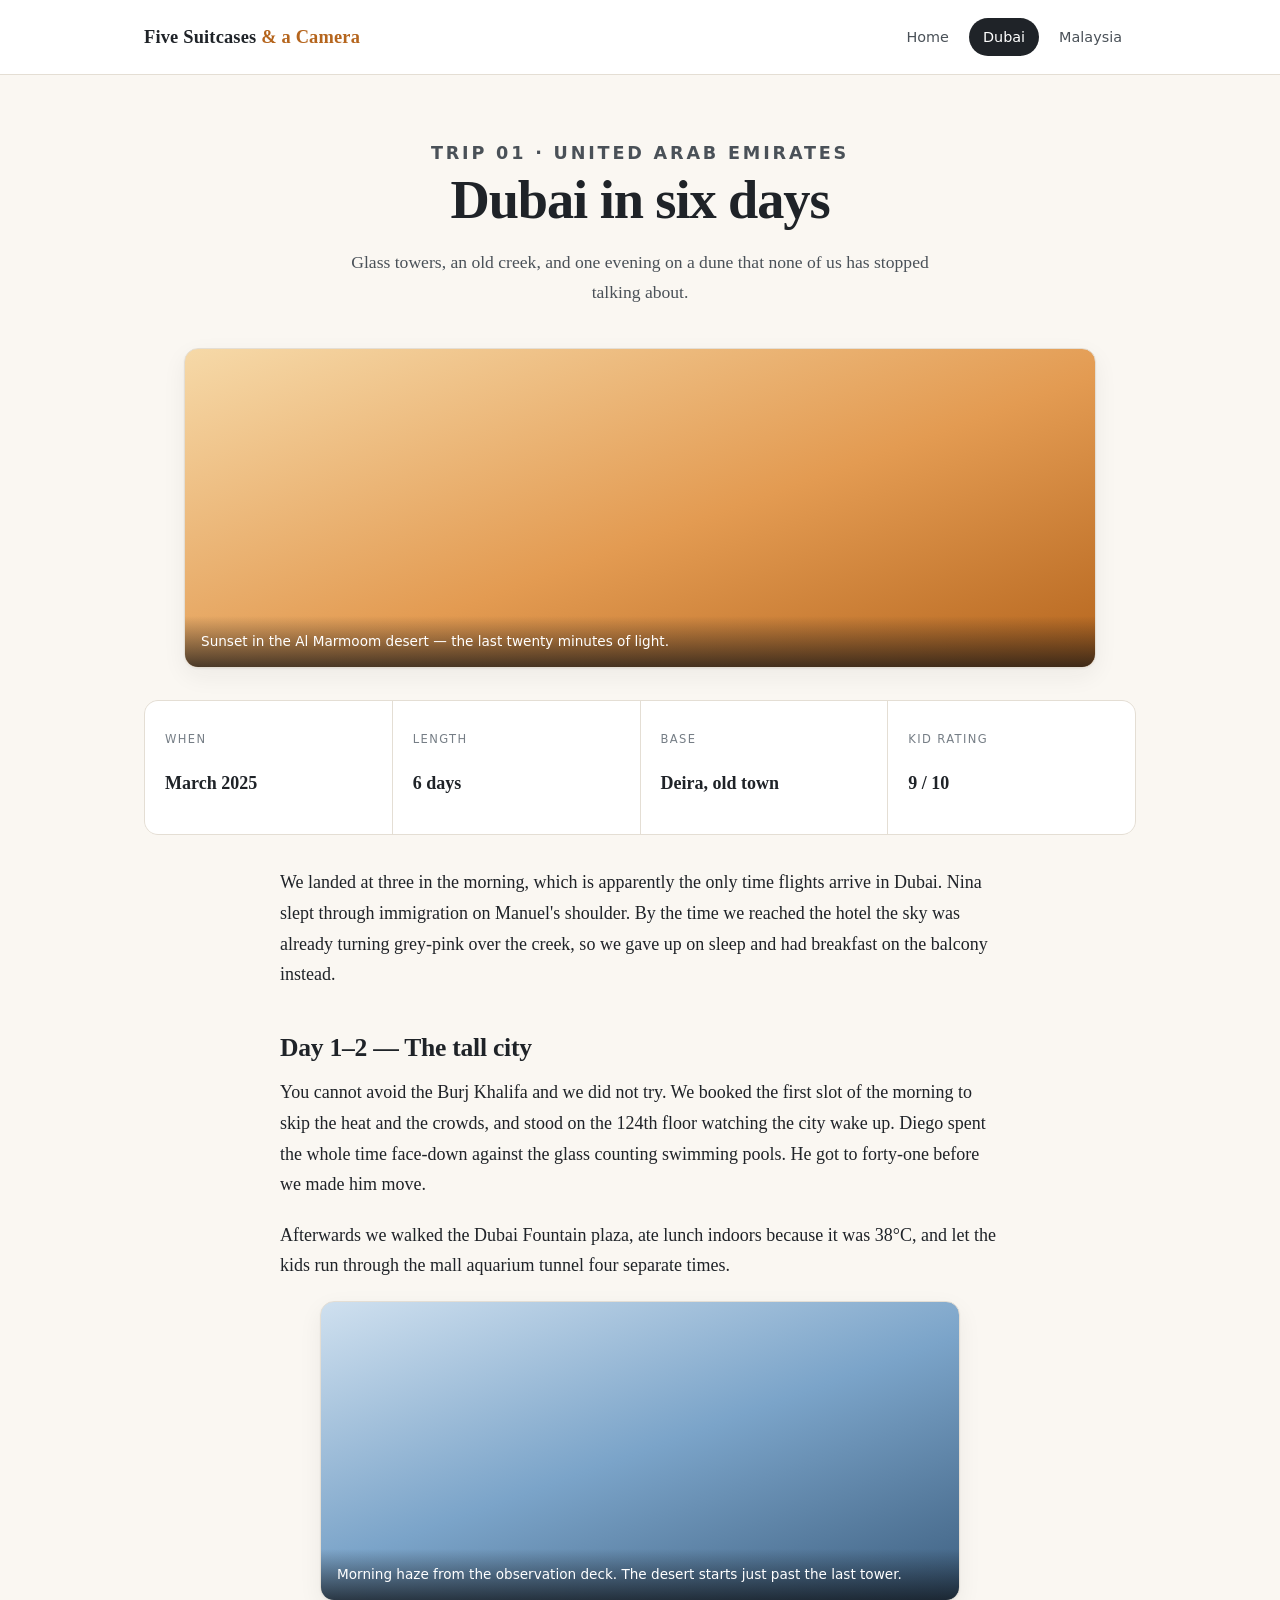
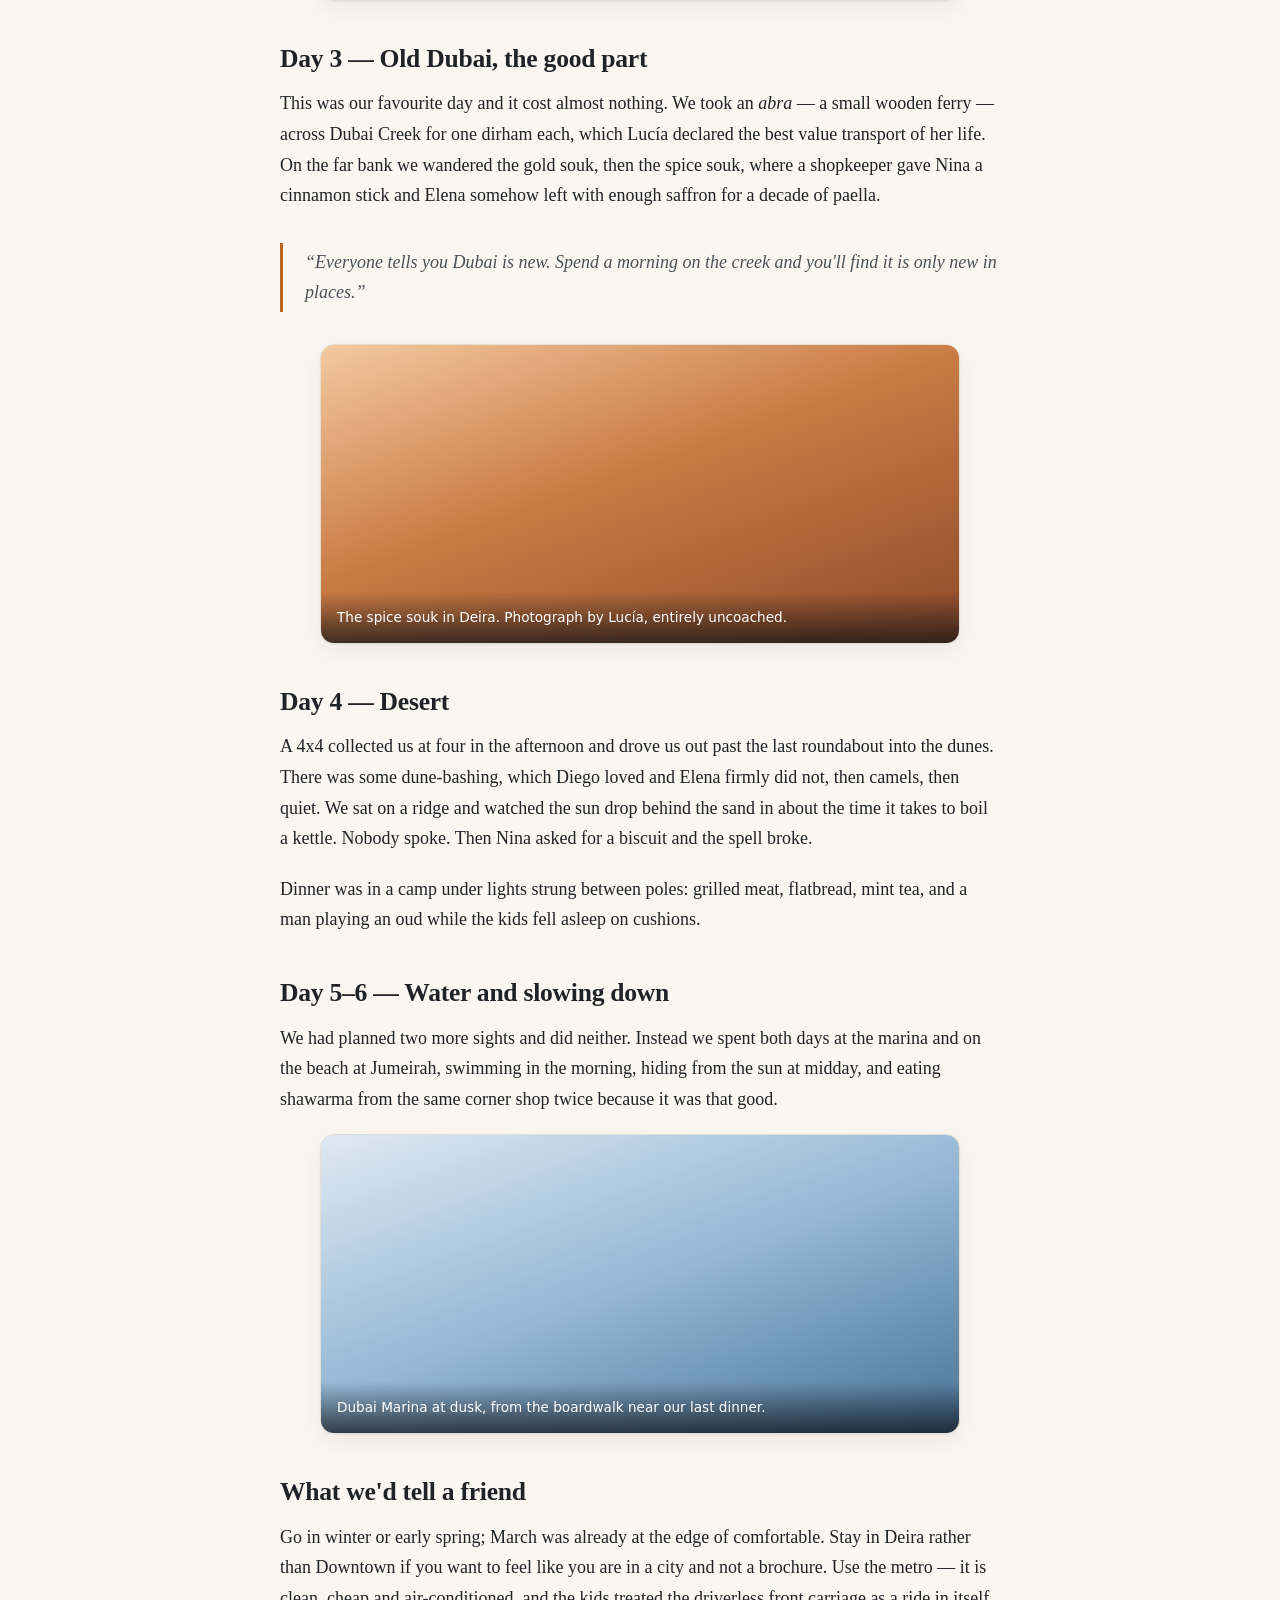
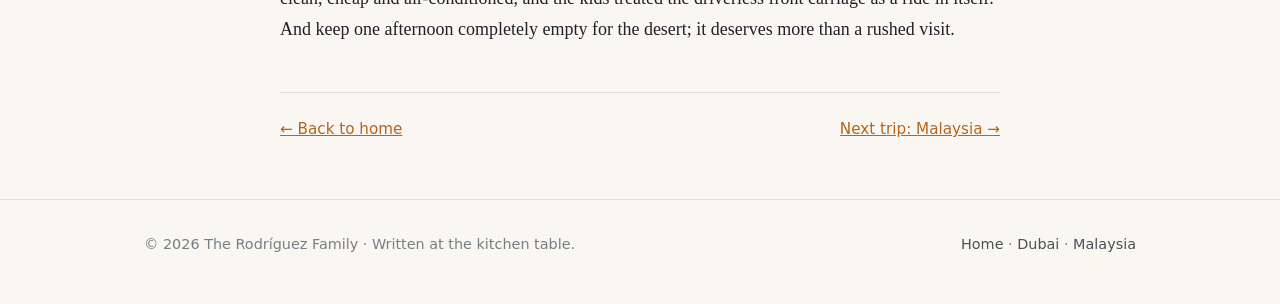
==== dubai.html @ faf1e657 "Add files via upload" ====
<!DOCTYPE html>
<html lang="en">
<head>
<meta charset="utf-8">
<meta name="viewport" content="width=device-width, initial-scale=1">
<title>Dubai, March 2025 — Five Suitcases &amp; a Camera</title>
<meta name="description" content="Six days in Dubai with three kids: skyscrapers, souks and a desert sunset.">
<link rel="stylesheet" href="style.css">
</head>
<body>

<header class="site-header">
  <div class="wrap">
    <a class="brand" href="index.html">Five Suitcases <span>&amp; a Camera</span></a>
    <nav class="nav">
      <a href="index.html">Home</a>
      <a href="dubai.html" class="active">Dubai</a>
      <a href="malaysia.html">Malaysia</a>
    </nav>
  </div>
</header>

<main>
  <div class="wrap">

    <div class="hero" style="padding-bottom:8px">
      <p class="eyebrow">Trip 01 · United Arab Emirates</p>
      <h1>Dubai in six days</h1>
      <p>Glass towers, an old creek, and one evening on a dune that none of us has stopped talking about.</p>
    </div>

    <figure class="photo g-desert trip-hero">
      <figcaption>Sunset in the Al Marmoom desert — the last twenty minutes of light.</figcaption>
    </figure>

    <div class="facts">
      <div><p class="k">When</p><p class="v">March 2025</p></div>
      <div><p class="k">Length</p><p class="v">6 days</p></div>
      <div><p class="k">Base</p><p class="v">Deira, old town</p></div>
      <div><p class="k">Kid rating</p><p class="v">9 / 10</p></div>
    </div>

    <article class="article">

      <p>We landed at three in the morning, which is apparently the only time flights arrive
        in Dubai. Nina slept through immigration on Manuel's shoulder. By the time we reached
        the hotel the sky was already turning grey-pink over the creek, so we gave up on sleep
        and had breakfast on the balcony instead.</p>

      <h2>Day 1–2 — The tall city</h2>

      <p>You cannot avoid the Burj Khalifa and we did not try. We booked the first slot of the
        morning to skip the heat and the crowds, and stood on the 124th floor watching the city
        wake up. Diego spent the whole time face-down against the glass counting swimming pools.
        He got to forty-one before we made him move.</p>

      <p>Afterwards we walked the Dubai Fountain plaza, ate lunch indoors because it was 38°C,
        and let the kids run through the mall aquarium tunnel four separate times.</p>

      <figure class="photo g-skyline" style="min-height:300px">
        <figcaption>Morning haze from the observation deck. The desert starts just past the last tower.</figcaption>
      </figure>

      <h2>Day 3 — Old Dubai, the good part</h2>

      <p>This was our favourite day and it cost almost nothing. We took an <em>abra</em> — a
        small wooden ferry — across Dubai Creek for one dirham each, which Lucía declared the
        best value transport of her life. On the far bank we wandered the gold souk, then the
        spice souk, where a shopkeeper gave Nina a cinnamon stick and Elena somehow left with
        enough saffron for a decade of paella.</p>

      <blockquote>“Everyone tells you Dubai is new. Spend a morning on the creek and you'll find
        it is only new in places.”</blockquote>

      <figure class="photo g-souk" style="min-height:300px">
        <figcaption>The spice souk in Deira. Photograph by Lucía, entirely uncoached.</figcaption>
      </figure>

      <h2>Day 4 — Desert</h2>

      <p>A 4x4 collected us at four in the afternoon and drove us out past the last roundabout
        into the dunes. There was some dune-bashing, which Diego loved and Elena firmly did not,
        then camels, then quiet. We sat on a ridge and watched the sun drop behind the sand in
        about the time it takes to boil a kettle. Nobody spoke. Then Nina asked for a biscuit
        and the spell broke.</p>

      <p>Dinner was in a camp under lights strung between poles: grilled meat, flatbread, mint
        tea, and a man playing an oud while the kids fell asleep on cushions.</p>

      <h2>Day 5–6 — Water and slowing down</h2>

      <p>We had planned two more sights and did neither. Instead we spent both days at the marina
        and on the beach at Jumeirah, swimming in the morning, hiding from the sun at midday, and
        eating shawarma from the same corner shop twice because it was that good.</p>

      <figure class="photo g-marina" style="min-height:300px">
        <figcaption>Dubai Marina at dusk, from the boardwalk near our last dinner.</figcaption>
      </figure>

      <h2>What we'd tell a friend</h2>

      <p>Go in winter or early spring; March was already at the edge of comfortable. Stay in Deira
        rather than Downtown if you want to feel like you are in a city and not a brochure. Use
        the metro — it is clean, cheap and air-conditioned, and the kids treated the driverless
        front carriage as a ride in itself. And keep one afternoon completely empty for the desert;
        it deserves more than a rushed visit.</p>

      <div class="next-prev">
        <a href="index.html">← Back to home</a>
        <a href="malaysia.html">Next trip: Malaysia →</a>
      </div>

    </article>
  </div>
</main>

<footer class="site-footer">
  <div class="wrap">
    <div>© 2026 The Rodríguez Family · Written at the kitchen table.</div>
    <div>
      <a href="index.html">Home</a> ·
      <a href="dubai.html">Dubai</a> ·
      <a href="malaysia.html">Malaysia</a>
    </div>
  </div>
</footer>

</body>
</html>
---- style.css ----
/* ==========================================================
   Family Holidays Blog — shared stylesheet
   Light background, dark text
   ========================================================== */

:root {
  --bg: #faf7f2;
  --surface: #ffffff;
  --ink: #1f2328;
  --ink-soft: #4a5158;
  --ink-faint: #767e86;
  --line: #e4ded4;
  --accent: #b5651d;
  --accent-soft: #f4e7d8;
  --shadow: 0 1px 2px rgba(31, 35, 40, .06), 0 8px 24px rgba(31, 35, 40, .06);
  --radius: 14px;
  --wrap: 1040px;
}

* { box-sizing: border-box; }

body {
  margin: 0;
  background: var(--bg);
  color: var(--ink);
  font-family: "Iowan Old Style", "Palatino Linotype", Palatino, Georgia, serif;
  font-size: 18px;
  line-height: 1.7;
  -webkit-font-smoothing: antialiased;
}

img { max-width: 100%; display: block; }

a { color: var(--accent); }
a:hover { color: var(--ink); }

.wrap {
  width: 100%;
  max-width: var(--wrap);
  margin: 0 auto;
  padding: 0 24px;
}

/* ---------- Header / nav ---------- */

.site-header {
  border-bottom: 1px solid var(--line);
  background: var(--surface);
  position: sticky;
  top: 0;
  z-index: 10;
}

.site-header .wrap {
  display: flex;
  flex-wrap: wrap;
  align-items: center;
  justify-content: space-between;
  gap: 12px;
  padding-top: 18px;
  padding-bottom: 18px;
}

.brand {
  font-size: 1.15rem;
  font-weight: 700;
  letter-spacing: .01em;
  color: var(--ink);
  text-decoration: none;
}
.brand span { color: var(--accent); }

.nav {
  display: flex;
  gap: 6px;
  flex-wrap: wrap;
  font-family: system-ui, -apple-system, "Segoe UI", sans-serif;
  font-size: .9rem;
}

.nav a {
  color: var(--ink-soft);
  text-decoration: none;
  padding: 7px 14px;
  border-radius: 999px;
}
.nav a:hover { background: var(--accent-soft); color: var(--ink); }
.nav a.active { background: var(--ink); color: #fff; }

/* ---------- Hero ---------- */

.hero {
  padding: 64px 0 48px;
  text-align: center;
}

.hero h1 {
  font-size: clamp(2.1rem, 5vw, 3.4rem);
  line-height: 1.15;
  margin: 0 0 16px;
  letter-spacing: -.02em;
}

.hero p {
  margin: 0 auto;
  max-width: 620px;
  font-size: 1.1rem;
  color: var(--ink-soft);
}

.eyebrow {
  font-family: system-ui, -apple-system, "Segoe UI", sans-serif;
  font-size: .75rem;
  font-weight: 600;
  letter-spacing: .16em;
  text-transform: uppercase;
  color: var(--accent);
  margin: 0 0 14px;
}

/* ---------- Sections ---------- */

section { padding: 40px 0; }

h2 {
  font-size: 1.6rem;
  margin: 0 0 8px;
  letter-spacing: -.01em;
}

.section-note {
  color: var(--ink-faint);
  margin: 0 0 28px;
  font-family: system-ui, -apple-system, "Segoe UI", sans-serif;
  font-size: .95rem;
}

/* ---------- Cards ---------- */

.cards {
  display: grid;
  grid-template-columns: repeat(auto-fit, minmax(280px, 1fr));
  gap: 24px;
}

.card {
  background: var(--surface);
  border: 1px solid var(--line);
  border-radius: var(--radius);
  box-shadow: var(--shadow);
  overflow: hidden;
  display: flex;
  flex-direction: column;
  text-decoration: none;
  color: inherit;
  transition: transform .18s ease, box-shadow .18s ease;
}

.card:hover {
  transform: translateY(-3px);
  box-shadow: 0 2px 4px rgba(31,35,40,.08), 0 16px 36px rgba(31,35,40,.12);
}

.card .thumb { height: 190px; }

.card-body { padding: 20px 22px 24px; }

.card-body h3 {
  margin: 0 0 6px;
  font-size: 1.25rem;
}

.card-body p {
  margin: 0 0 14px;
  color: var(--ink-soft);
  font-size: .98rem;
}

.meta {
  font-family: system-ui, -apple-system, "Segoe UI", sans-serif;
  font-size: .78rem;
  letter-spacing: .08em;
  text-transform: uppercase;
  color: var(--ink-faint);
}

.readmore {
  font-family: system-ui, -apple-system, "Segoe UI", sans-serif;
  font-size: .9rem;
  font-weight: 600;
  color: var(--accent);
}

/* ---------- Photo placeholders (pure CSS, no external files) ---------- */

.photo {
  border-radius: var(--radius);
  border: 1px solid var(--line);
  box-shadow: var(--shadow);
  position: relative;
  overflow: hidden;
  display: flex;
  align-items: flex-end;
  min-height: 220px;
}

.photo figcaption,
.photo .cap {
  font-family: system-ui, -apple-system, "Segoe UI", sans-serif;
  font-size: .85rem;
  color: #fff;
  padding: 14px 16px;
  width: 100%;
  background: linear-gradient(to top, rgba(15,18,22,.72), rgba(15,18,22,0));
}

.g-desert  { background: linear-gradient(160deg, #f6d9a8, #e39b52 55%, #b5651d); }
.g-skyline { background: linear-gradient(160deg, #cfe0ef, #7ba4c9 50%, #3d5f80); }
.g-souk    { background: linear-gradient(160deg, #f3c9a0, #c97b44 45%, #8d4a2a); }
.g-marina  { background: linear-gradient(160deg, #dfe9f2, #93b7d4 50%, #4a7396); }
.g-jungle  { background: linear-gradient(160deg, #d8ecc7, #79b06a 50%, #2f6b45); }
.g-beach   { background: linear-gradient(160deg, #e7f6f4, #8fd0c8 50%, #2e8d8a); }
.g-city    { background: linear-gradient(160deg, #e3dcef, #9d90c4 50%, #5a4c86); }
.g-tea     { background: linear-gradient(160deg, #eaf3d4, #a8c46a 50%, #5c7a2c); }
.g-family  { background: linear-gradient(160deg, #ffe9d6, #e8b285 45%, #a9713f); }

/* ---------- Photo grid ---------- */

.gallery {
  display: grid;
  grid-template-columns: repeat(auto-fit, minmax(240px, 1fr));
  gap: 20px;
}
.gallery .photo { min-height: 240px; }
.gallery .photo.tall { min-height: 320px; }

/* ---------- Article layout ---------- */

.trip-hero {
  min-height: 320px;
  border-radius: var(--radius);
  border: 1px solid var(--line);
  box-shadow: var(--shadow);
  margin-top: 32px;
}

.article {
  max-width: 720px;
  margin: 0 auto;
}

.article p { margin: 0 0 20px; }

.article h2 { margin-top: 36px; }

.article blockquote {
  margin: 32px 0;
  padding: 4px 0 4px 22px;
  border-left: 3px solid var(--accent);
  color: var(--ink-soft);
  font-style: italic;
}

.facts {
  display: grid;
  grid-template-columns: repeat(auto-fit, minmax(150px, 1fr));
  gap: 1px;
  background: var(--line);
  border: 1px solid var(--line);
  border-radius: var(--radius);
  overflow: hidden;
  margin: 32px 0;
}

.facts div {
  background: var(--surface);
  padding: 18px 20px;
}

.facts dt,
.facts .k {
  font-family: system-ui, -apple-system, "Segoe UI", sans-serif;
  font-size: .72rem;
  letter-spacing: .12em;
  text-transform: uppercase;
  color: var(--ink-faint);
  margin-bottom: 4px;
}

.facts .v { font-weight: 700; }

/* ---------- Family info list ---------- */

.family {
  display: grid;
  grid-template-columns: repeat(auto-fit, minmax(220px, 1fr));
  gap: 20px;
  list-style: none;
  padding: 0;
  margin: 0;
}

.family li {
  background: var(--surface);
  border: 1px solid var(--line);
  border-radius: var(--radius);
  padding: 20px 22px;
  box-shadow: var(--shadow);
}

.family strong { display: block; font-size: 1.05rem; }
.family span { color: var(--ink-faint); font-size: .9rem; }
.family p { margin: 8px 0 0; font-size: .95rem; color: var(--ink-soft); }

/* ---------- Footer ---------- */

.site-footer {
  border-top: 1px solid var(--line);
  margin-top: 56px;
  padding: 32px 0 48px;
  color: var(--ink-faint);
  font-family: system-ui, -apple-system, "Segoe UI", sans-serif;
  font-size: .9rem;
}

.site-footer .wrap {
  display: flex;
  flex-wrap: wrap;
  gap: 12px;
  justify-content: space-between;
}

.site-footer a { color: var(--ink-soft); text-decoration: none; }
.site-footer a:hover { color: var(--accent); }

.next-prev {
  display: flex;
  flex-wrap: wrap;
  gap: 16px;
  justify-content: space-between;
  border-top: 1px solid var(--line);
  margin-top: 48px;
  padding-top: 24px;
  font-family: system-ui, -apple-system, "Segoe UI", sans-serif;
  font-size: .95rem;
}
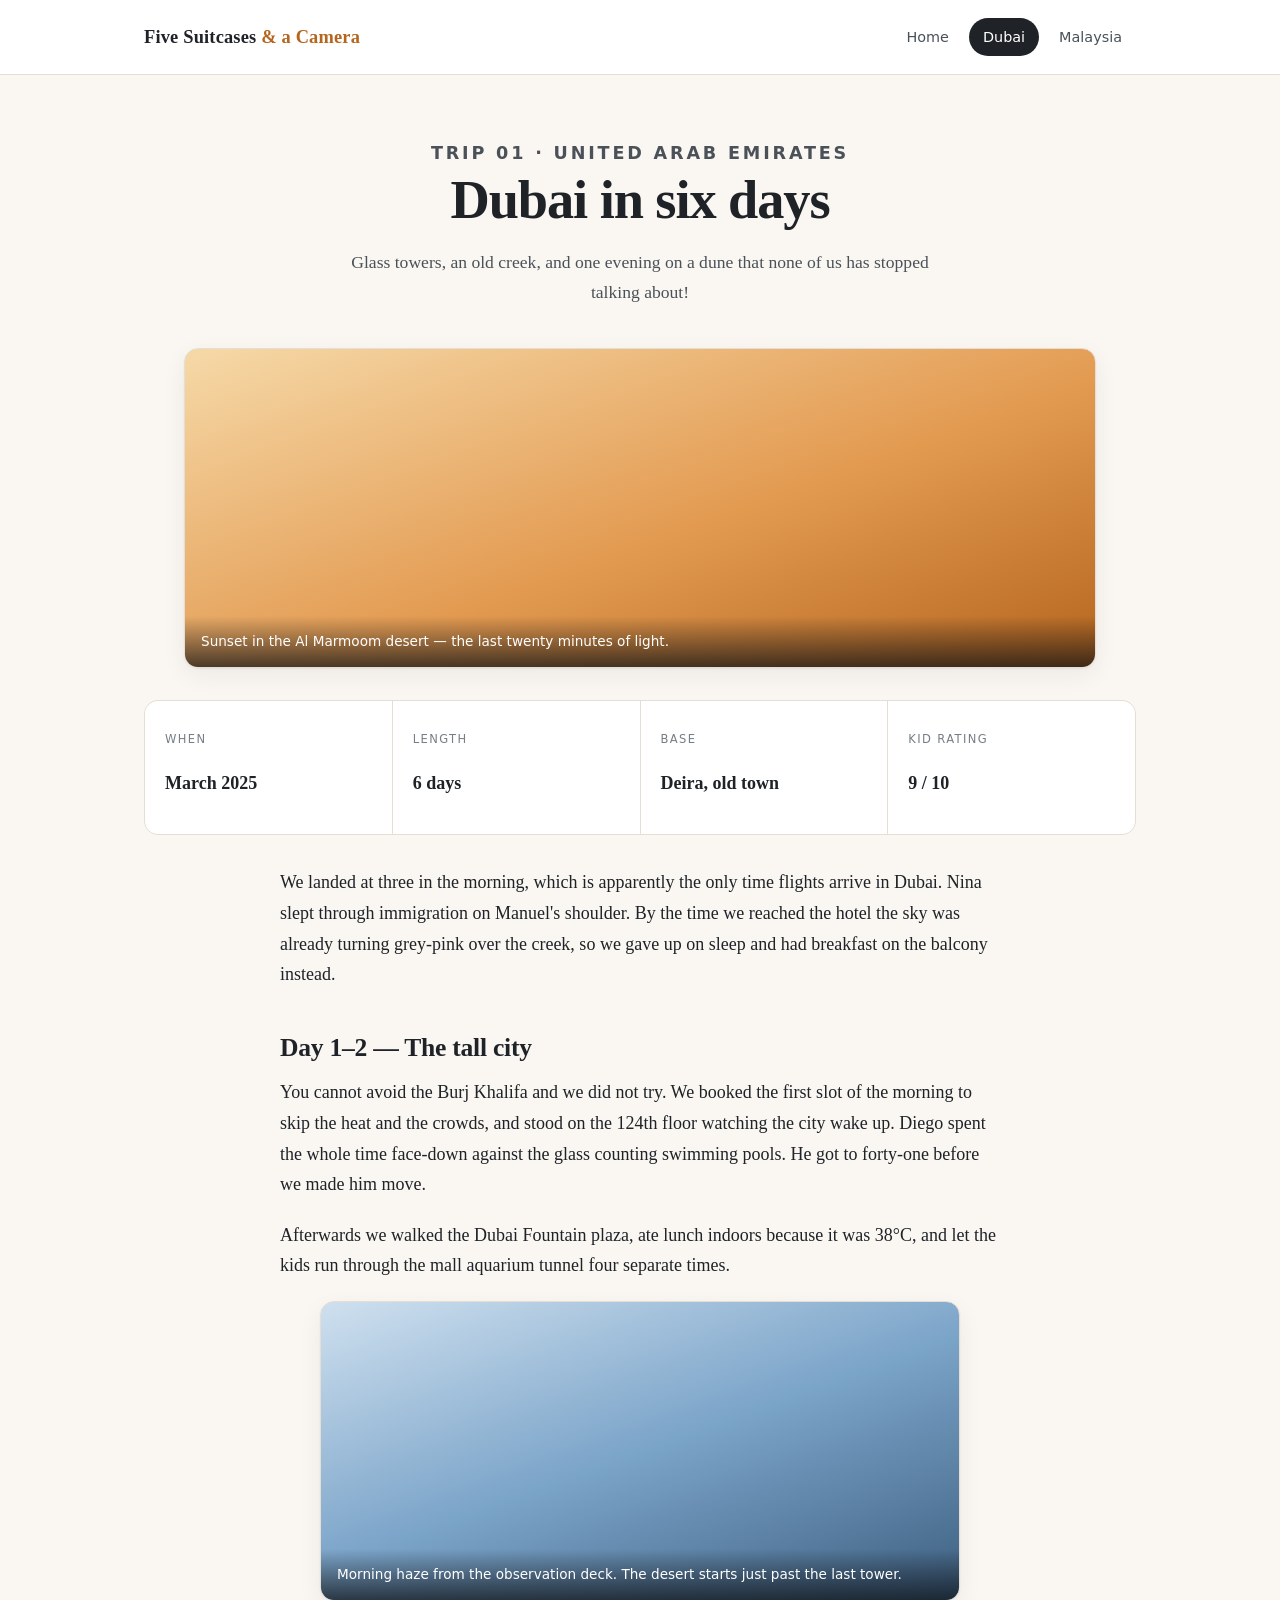
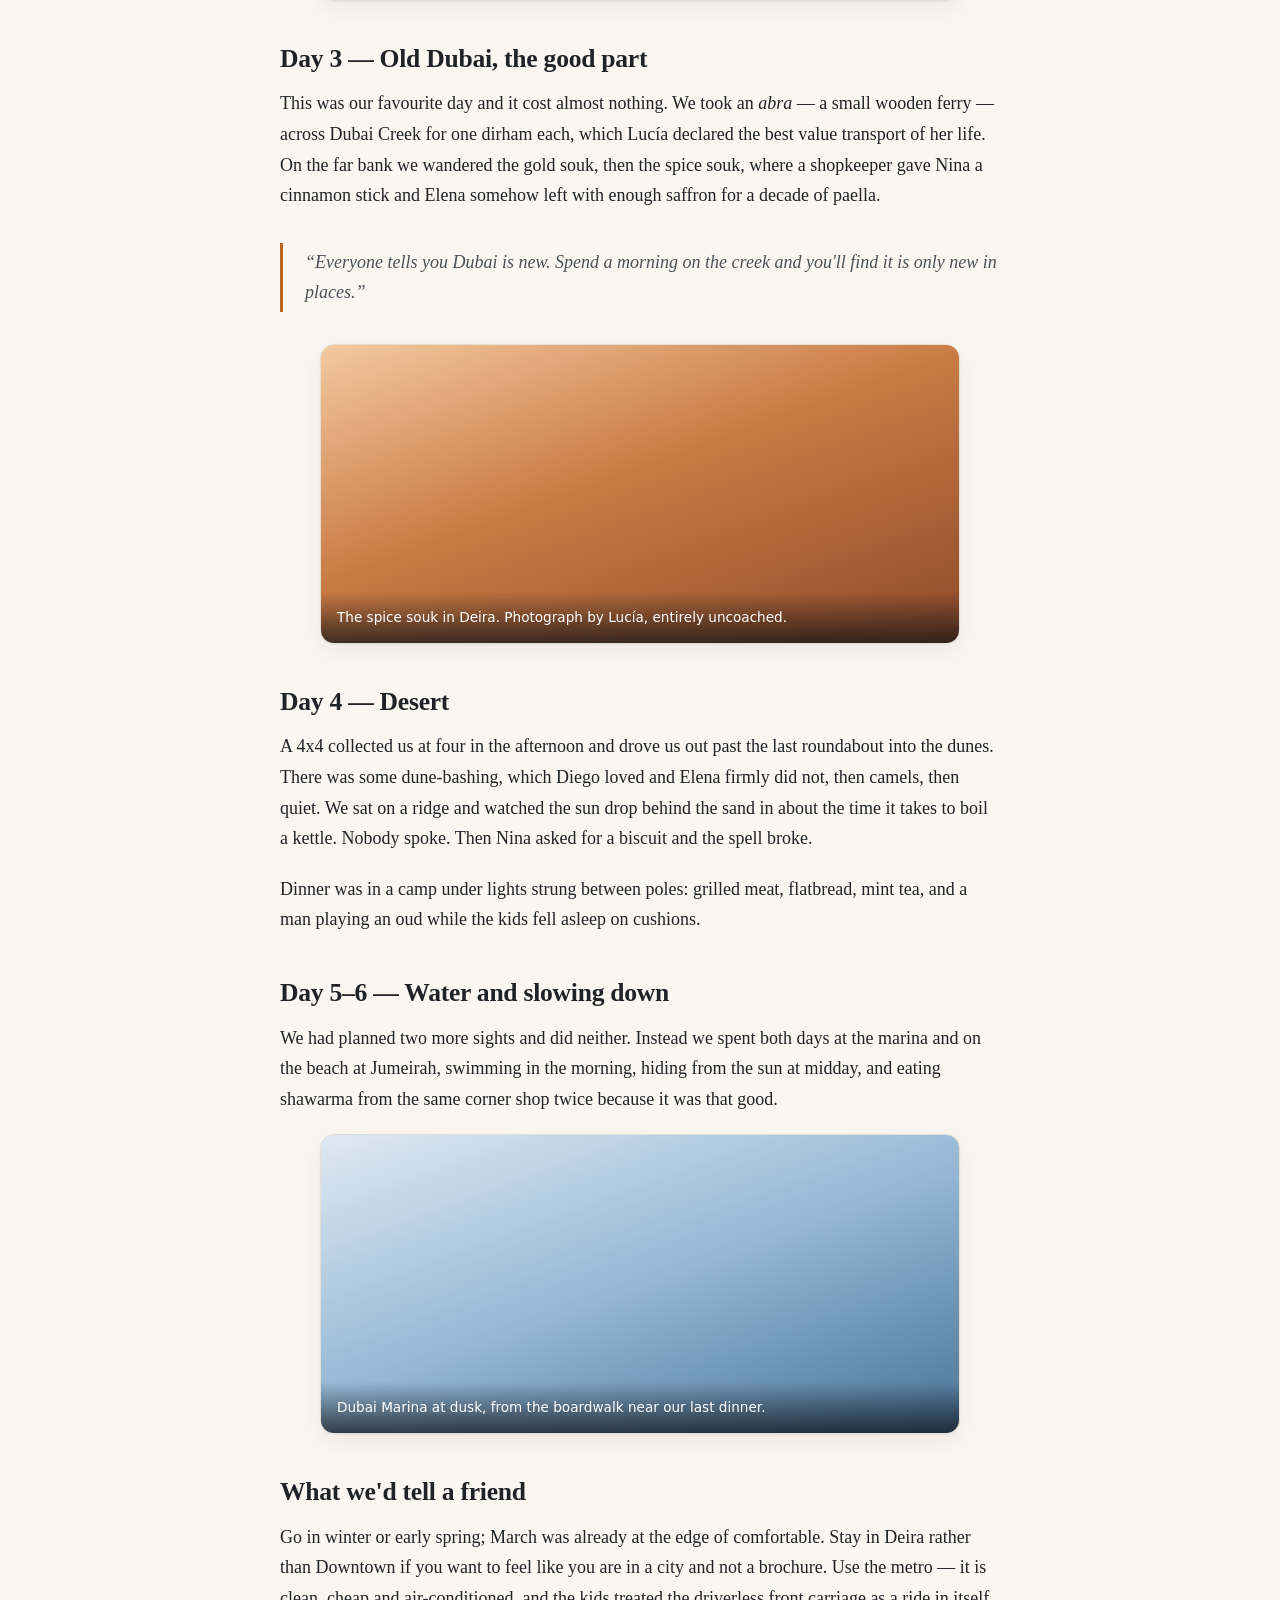
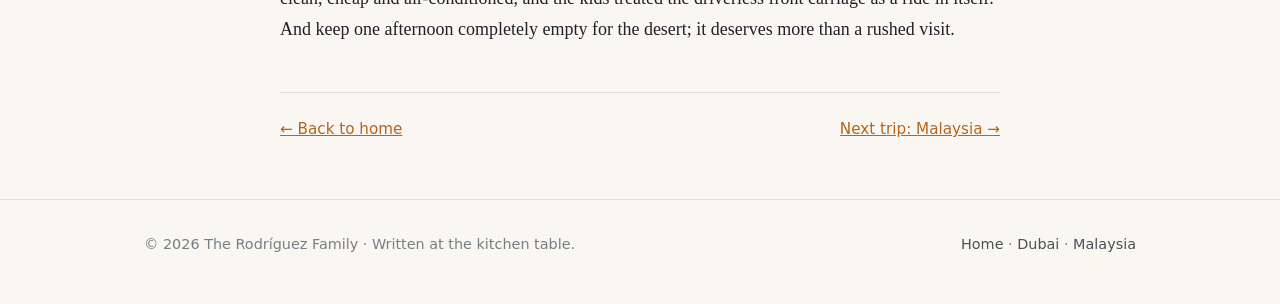
==== commit 8e1216b2: "Exclamation mark" ====
--- a/dubai.html
+++ b/dubai.html
@@ -26,7 +26,7 @@
     <div class="hero" style="padding-bottom:8px">
       <p class="eyebrow">Trip 01 · United Arab Emirates</p>
       <h1>Dubai in six days</h1>
-      <p>Glass towers, an old creek, and one evening on a dune that none of us has stopped talking about.</p>
+      <p>Glass towers, an old creek, and one evening on a dune that none of us has stopped talking about!</p>
     </div>
 
     <figure class="photo g-desert trip-hero">
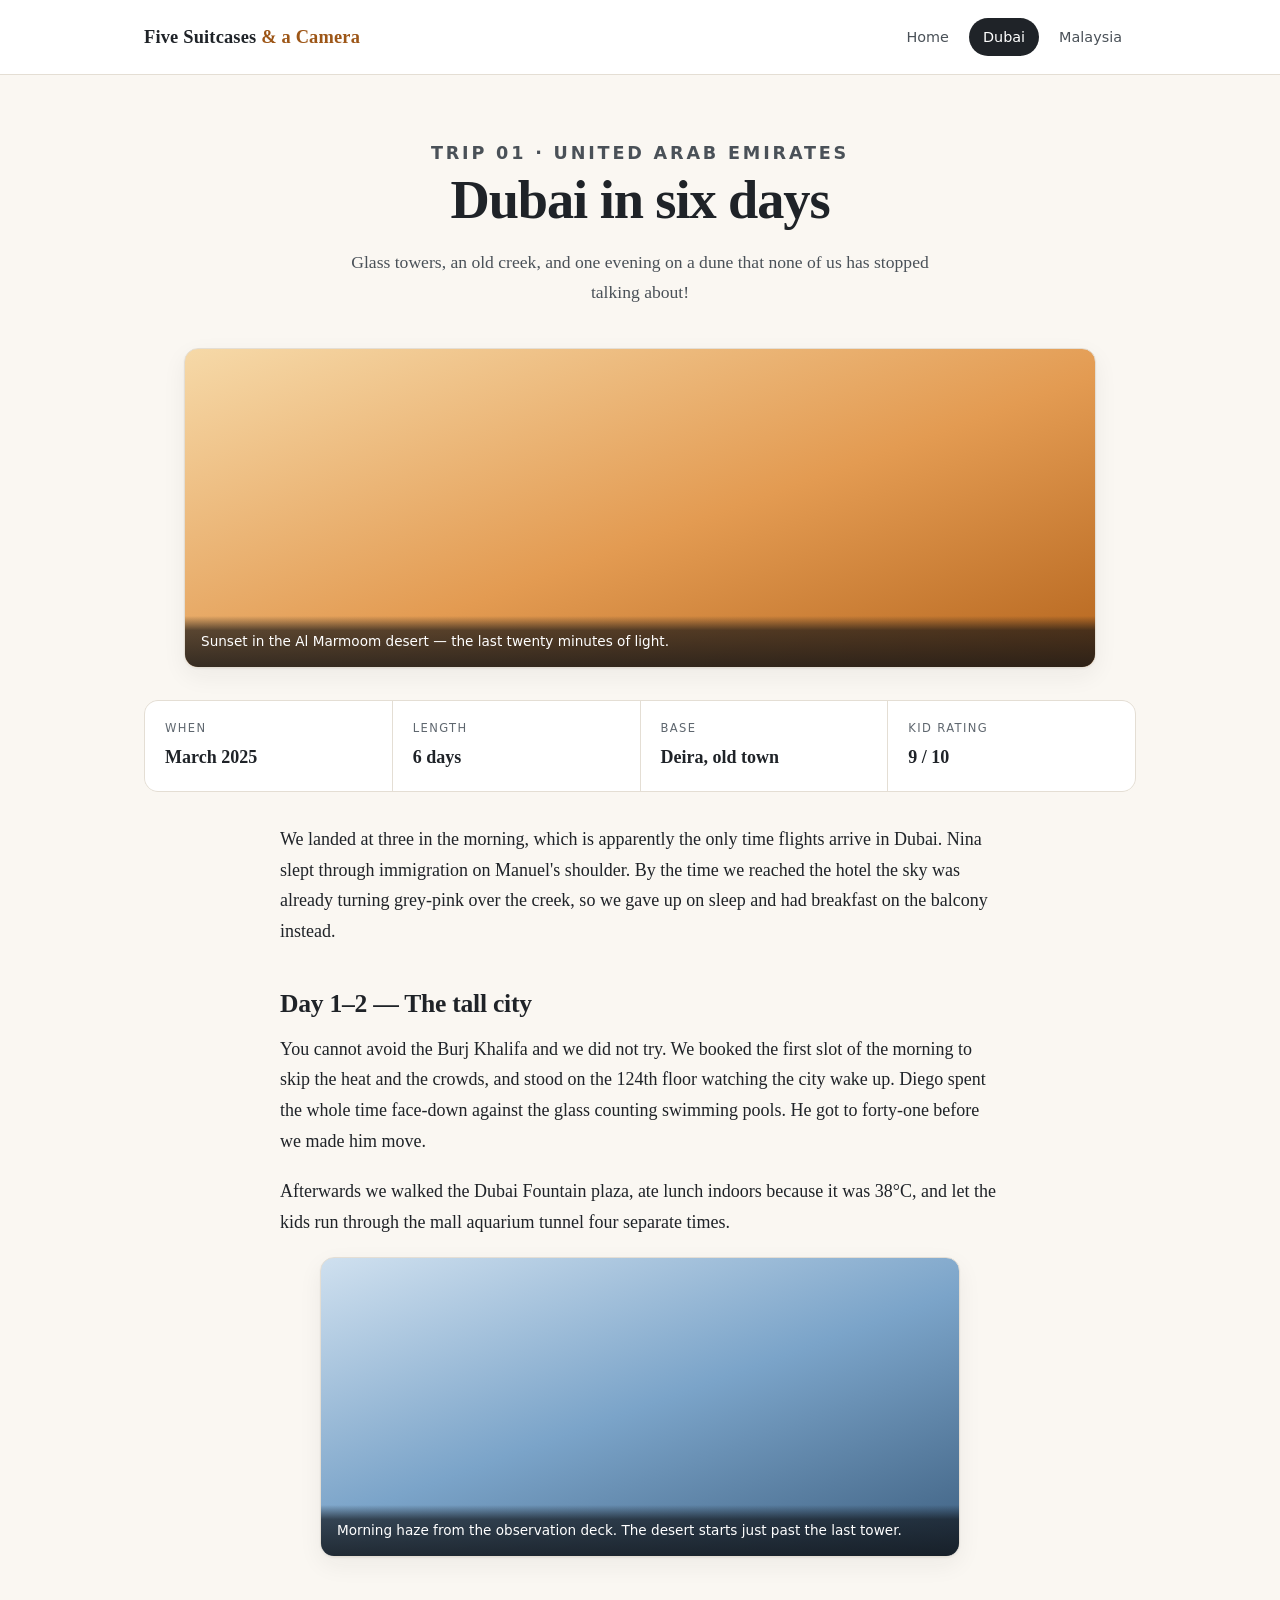
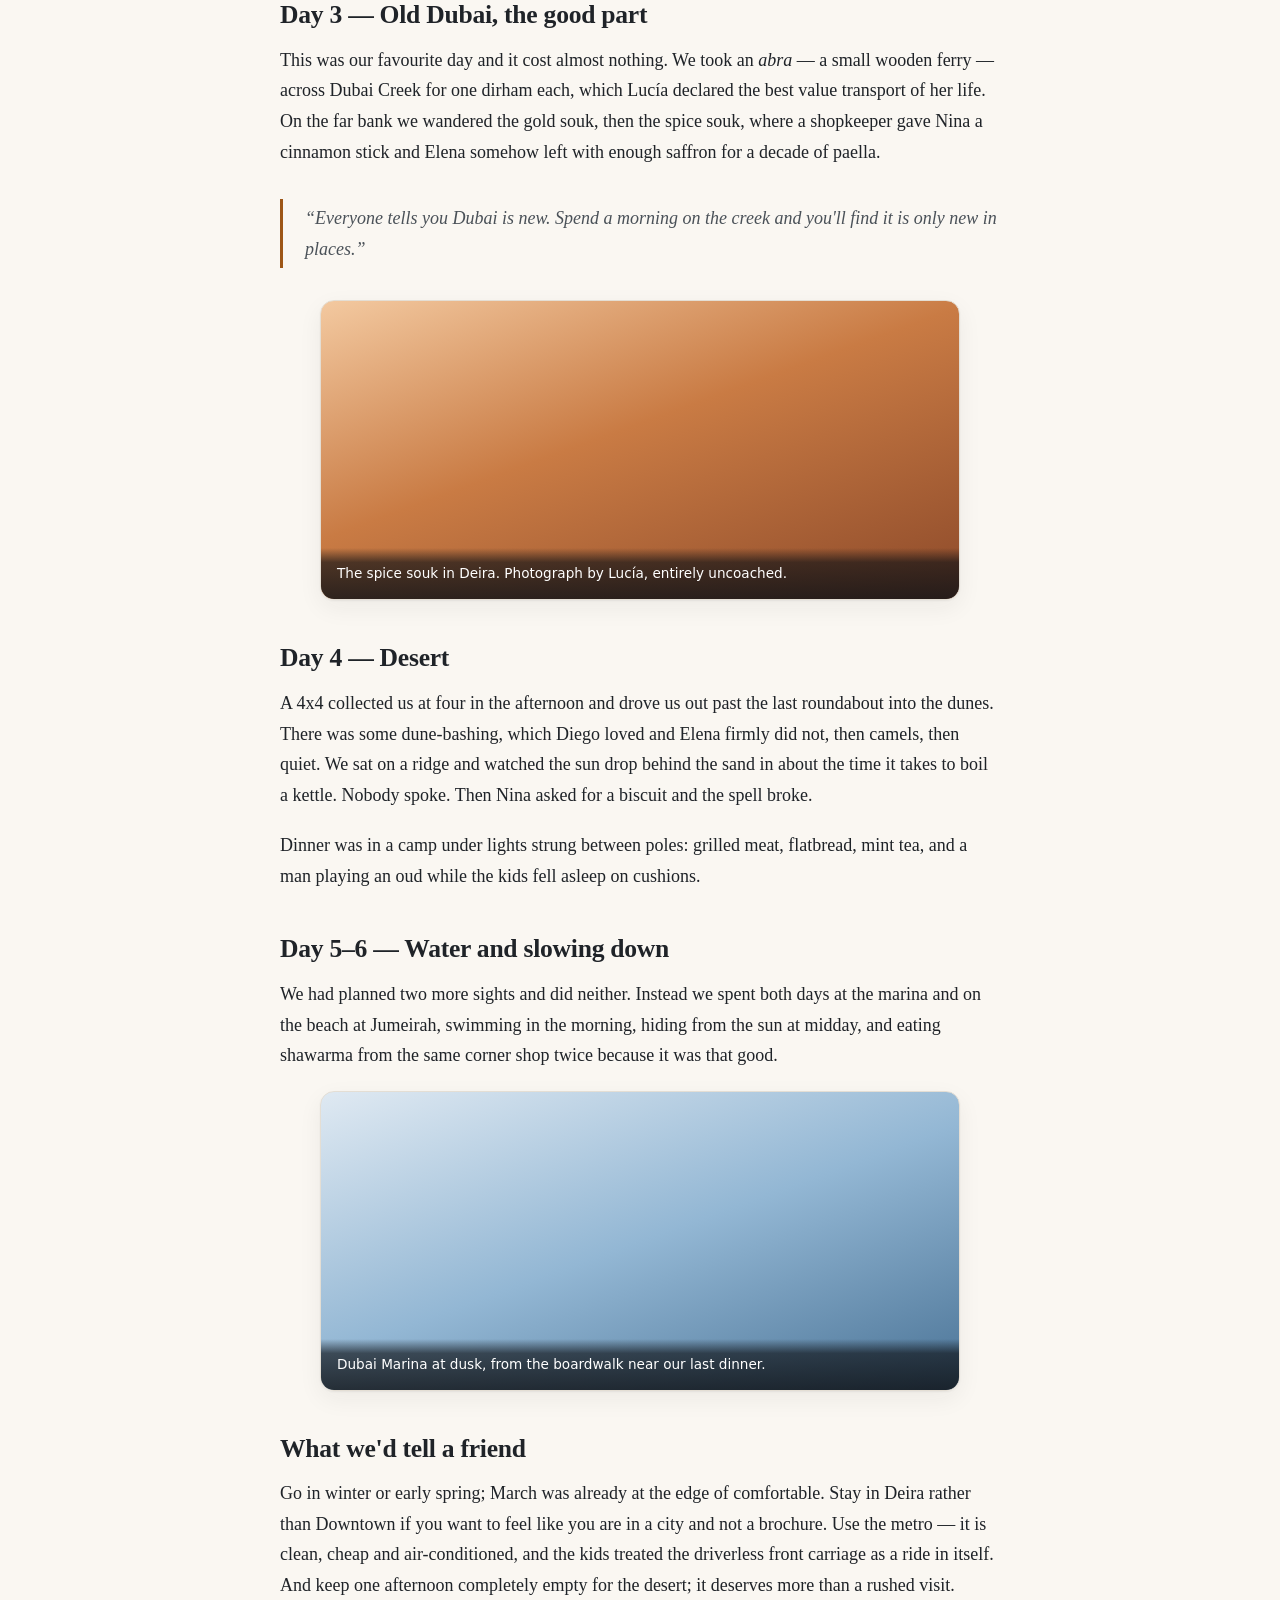
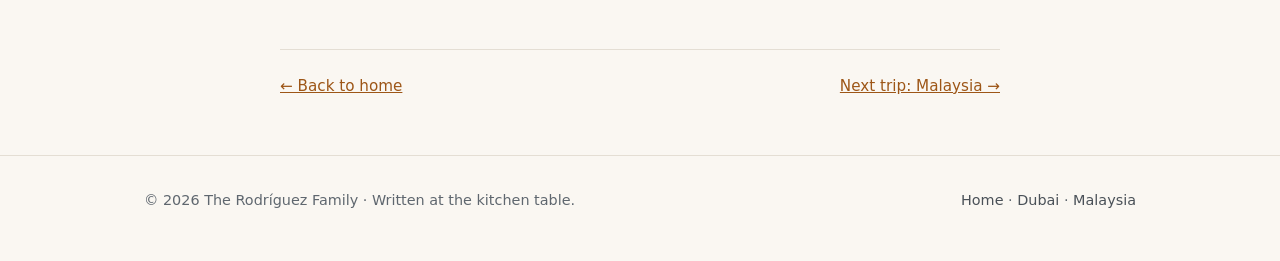
==== commit 2282278a: "Fix accessibility, semantics and CSS hygiene issues Contrast: - --ink-faint #767e86 -> #5f676f (3.9:" ====
--- a/dubai.html
+++ b/dubai.html
@@ -5,6 +5,12 @@
 <meta name="viewport" content="width=device-width, initial-scale=1">
 <title>Dubai, March 2025 — Five Suitcases &amp; a Camera</title>
 <meta name="description" content="Six days in Dubai with three kids: skyscrapers, souks and a desert sunset.">
+<link rel="icon" href="data:image/svg+xml,<svg xmlns='http://www.w3.org/2000/svg' viewBox='0 0 32 32'><rect width='32' height='32' rx='7' fill='%239d5617'/><rect x='10' y='6' width='8' height='4' rx='1.5' fill='%23faf7f2'/><circle cx='16' cy='19' r='6' fill='none' stroke='%23faf7f2' stroke-width='3'/></svg>">
+<meta property="og:type" content="article">
+<meta property="og:site_name" content="Five Suitcases &amp; a Camera">
+<meta property="og:title" content="Dubai in six days">
+<meta property="og:description" content="Six days in Dubai with three kids: skyscrapers, souks and a desert sunset.">
+<meta name="twitter:card" content="summary">
 <link rel="stylesheet" href="style.css">
 </head>
 <body>
@@ -14,7 +20,7 @@
     <a class="brand" href="index.html">Five Suitcases <span>&amp; a Camera</span></a>
     <nav class="nav">
       <a href="index.html">Home</a>
-      <a href="dubai.html" class="active">Dubai</a>
+      <a href="dubai.html" aria-current="page">Dubai</a>
       <a href="malaysia.html">Malaysia</a>
     </nav>
   </div>
@@ -23,7 +29,7 @@
 <main>
   <div class="wrap">
 
-    <div class="hero" style="padding-bottom:8px">
+    <div class="hero compact">
       <p class="eyebrow">Trip 01 · United Arab Emirates</p>
       <h1>Dubai in six days</h1>
       <p>Glass towers, an old creek, and one evening on a dune that none of us has stopped talking about!</p>
@@ -33,12 +39,12 @@
       <figcaption>Sunset in the Al Marmoom desert — the last twenty minutes of light.</figcaption>
     </figure>
 
-    <div class="facts">
-      <div><p class="k">When</p><p class="v">March 2025</p></div>
-      <div><p class="k">Length</p><p class="v">6 days</p></div>
-      <div><p class="k">Base</p><p class="v">Deira, old town</p></div>
-      <div><p class="k">Kid rating</p><p class="v">9 / 10</p></div>
-    </div>
+    <dl class="facts">
+      <div><dt>When</dt><dd>March 2025</dd></div>
+      <div><dt>Length</dt><dd>6 days</dd></div>
+      <div><dt>Base</dt><dd>Deira, old town</dd></div>
+      <div><dt>Kid rating</dt><dd>9 / 10</dd></div>
+    </dl>
 
     <article class="article">
 
@@ -57,7 +63,7 @@
       <p>Afterwards we walked the Dubai Fountain plaza, ate lunch indoors because it was 38°C,
         and let the kids run through the mall aquarium tunnel four separate times.</p>
 
-      <figure class="photo g-skyline" style="min-height:300px">
+      <figure class="photo g-skyline tall">
         <figcaption>Morning haze from the observation deck. The desert starts just past the last tower.</figcaption>
       </figure>
 
@@ -72,7 +78,7 @@
       <blockquote>“Everyone tells you Dubai is new. Spend a morning on the creek and you'll find
         it is only new in places.”</blockquote>
 
-      <figure class="photo g-souk" style="min-height:300px">
+      <figure class="photo g-souk tall">
         <figcaption>The spice souk in Deira. Photograph by Lucía, entirely uncoached.</figcaption>
       </figure>
 
@@ -93,7 +99,7 @@
         and on the beach at Jumeirah, swimming in the morning, hiding from the sun at midday, and
         eating shawarma from the same corner shop twice because it was that good.</p>
 
-      <figure class="photo g-marina" style="min-height:300px">
+      <figure class="photo g-marina tall">
         <figcaption>Dubai Marina at dusk, from the boardwalk near our last dinner.</figcaption>
       </figure>
 
--- a/style.css
+++ b/style.css
@@ -4,13 +4,15 @@
    ========================================================== */
 
 :root {
+  color-scheme: light;
+
   --bg: #faf7f2;
   --surface: #ffffff;
   --ink: #1f2328;
   --ink-soft: #4a5158;
-  --ink-faint: #767e86;
+  --ink-faint: #5f676f;   /* 5.4:1 on --bg — AA for normal text */
   --line: #e4ded4;
-  --accent: #b5651d;
+  --accent: #9d5617;      /* 5.2:1 on --bg, 5.6:1 on --surface */
   --accent-soft: #f4e7d8;
   --shadow: 0 1px 2px rgba(31, 35, 40, .06), 0 8px 24px rgba(31, 35, 40, .06);
   --radius: 14px;
@@ -85,7 +87,16 @@
   border-radius: 999px;
 }
 .nav a:hover { background: var(--accent-soft); color: var(--ink); }
-.nav a.active { background: var(--ink); color: #fff; }
+.nav a[aria-current="page"] { background: var(--ink); color: #fff; }
+
+/* The sticky bar wraps to two rows on narrow screens; keep it shallow there. */
+@media (max-width: 560px) {
+  .site-header .wrap {
+    padding-top: 11px;
+    padding-bottom: 11px;
+  }
+  .nav a { padding: 5px 12px; }
+}
 
 /* ---------- Hero ---------- */
 
@@ -94,10 +105,13 @@
   text-align: center;
 }
 
+.hero.compact { padding-bottom: 8px; }
+
 .hero h1 {
   font-size: clamp(2.1rem, 5vw, 3.4rem);
   line-height: 1.15;
-  margin: 0 0 16px;
+  max-width: 24ch;
+  margin: 0 auto 16px;
   letter-spacing: -.02em;
 }
 
@@ -153,12 +167,16 @@
   flex-direction: column;
   text-decoration: none;
   color: inherit;
-  transition: transform .18s ease, box-shadow .18s ease;
 }
 
 .card:hover {
-  transform: translateY(-3px);
   box-shadow: 0 2px 4px rgba(31,35,40,.08), 0 16px 36px rgba(31,35,40,.12);
+}
+
+/* Lift + animate only for readers who have not asked for less motion. */
+@media (prefers-reduced-motion: no-preference) {
+  .card { transition: transform .18s ease, box-shadow .18s ease; }
+  .card:hover { transform: translateY(-3px); }
 }
 
 .card .thumb { height: 190px; }
@@ -204,14 +222,19 @@
   min-height: 220px;
 }
 
-.photo figcaption,
-.photo .cap {
+.photo.tall { min-height: 300px; }
+
+.photo figcaption {
   font-family: system-ui, -apple-system, "Segoe UI", sans-serif;
   font-size: .85rem;
   color: #fff;
   padding: 14px 16px;
   width: 100%;
-  background: linear-gradient(to top, rgba(15,18,22,.72), rgba(15,18,22,0));
+  /* Solid floor under the text so a second caption line stays legible. */
+  background: linear-gradient(to top,
+    rgba(15,18,22,.82),
+    rgba(15,18,22,.66) 72%,
+    rgba(15,18,22,0));
 }
 
 .g-desert  { background: linear-gradient(160deg, #f6d9a8, #e39b52 55%, #b5651d); }
@@ -231,23 +254,22 @@
   grid-template-columns: repeat(auto-fit, minmax(240px, 1fr));
   gap: 20px;
 }
+.gallery.spaced { margin-top: 8px; }
 .gallery .photo { min-height: 240px; }
-.gallery .photo.tall { min-height: 320px; }
 
 /* ---------- Article layout ---------- */
 
 .trip-hero {
   min-height: 320px;
-  border-radius: var(--radius);
-  border: 1px solid var(--line);
-  box-shadow: var(--shadow);
   margin-top: 32px;
 }
+.trip-hero.flush { margin-top: 0; }
 
 .article {
   max-width: 720px;
   margin: 0 auto;
 }
+.article.flush { margin: 0; }
 
 .article p { margin: 0 0 20px; }
 
@@ -277,8 +299,7 @@
   padding: 18px 20px;
 }
 
-.facts dt,
-.facts .k {
+.facts dt {
   font-family: system-ui, -apple-system, "Segoe UI", sans-serif;
   font-size: .72rem;
   letter-spacing: .12em;
@@ -287,7 +308,10 @@
   margin-bottom: 4px;
 }
 
-.facts .v { font-weight: 700; }
+.facts dd {
+  margin: 0;
+  font-weight: 700;
+}
 
 /* ---------- Family info list ---------- */
 
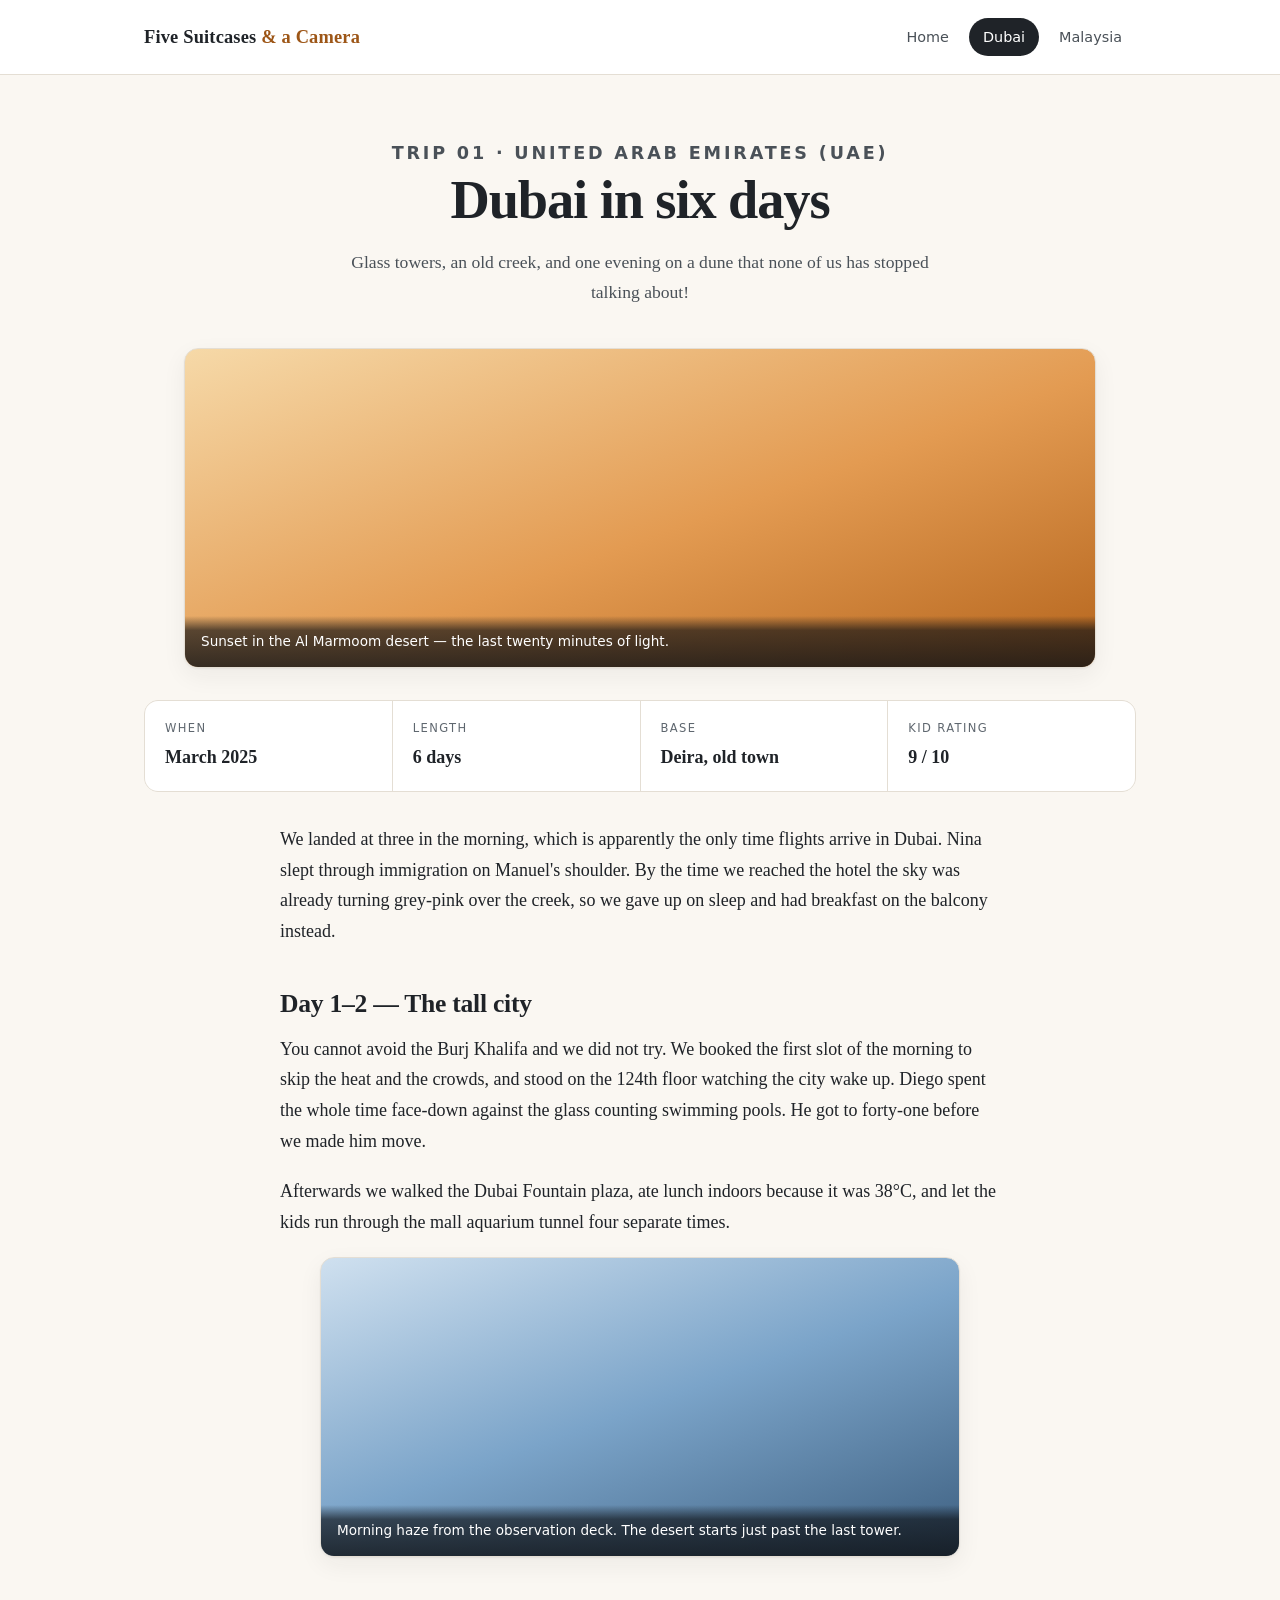
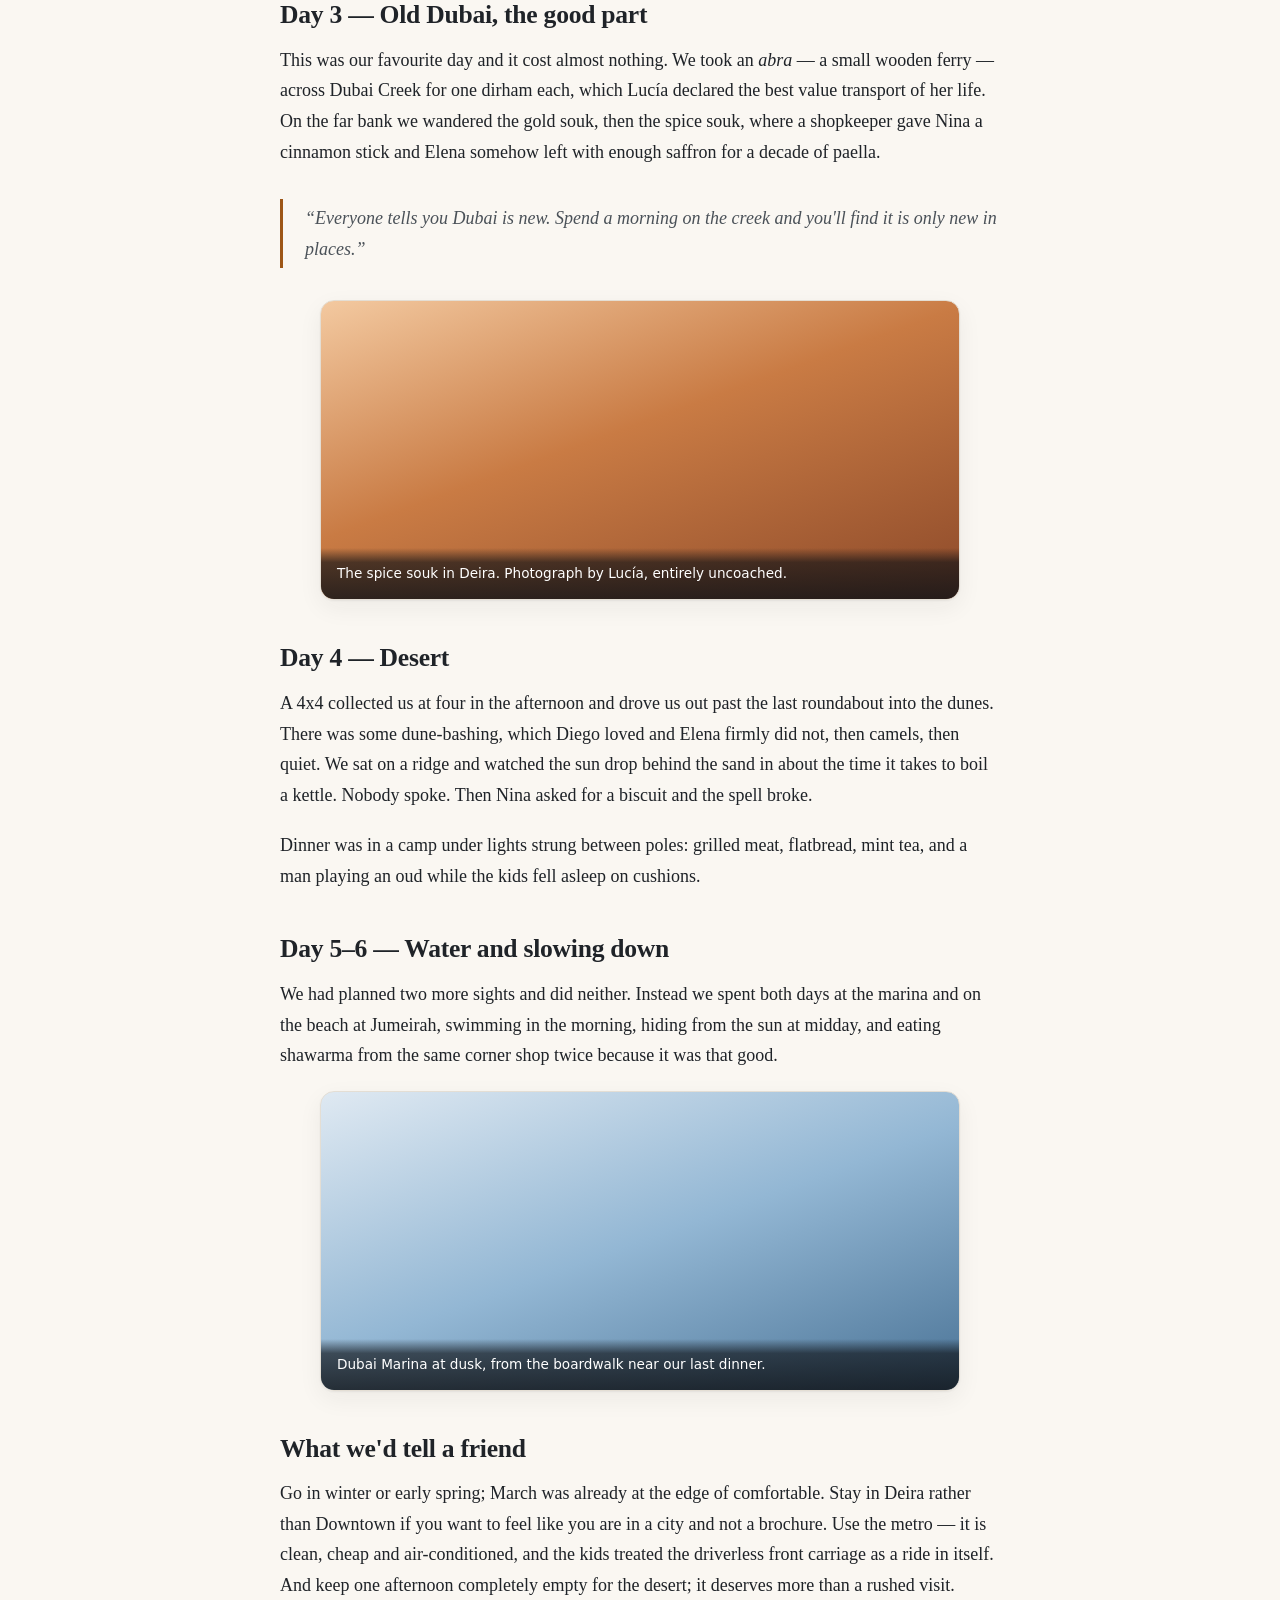
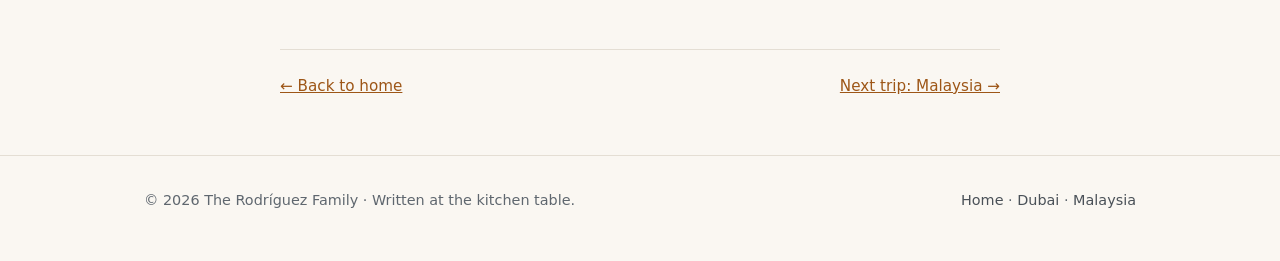
==== commit cc12a4ae: "uad added" ====
--- a/dubai.html
+++ b/dubai.html
@@ -30,7 +30,7 @@
   <div class="wrap">
 
     <div class="hero compact">
-      <p class="eyebrow">Trip 01 · United Arab Emirates</p>
+      <p class="eyebrow">Trip 01 · United Arab Emirates (UAE)</p>
       <h1>Dubai in six days</h1>
       <p>Glass towers, an old creek, and one evening on a dune that none of us has stopped talking about!</p>
     </div>
